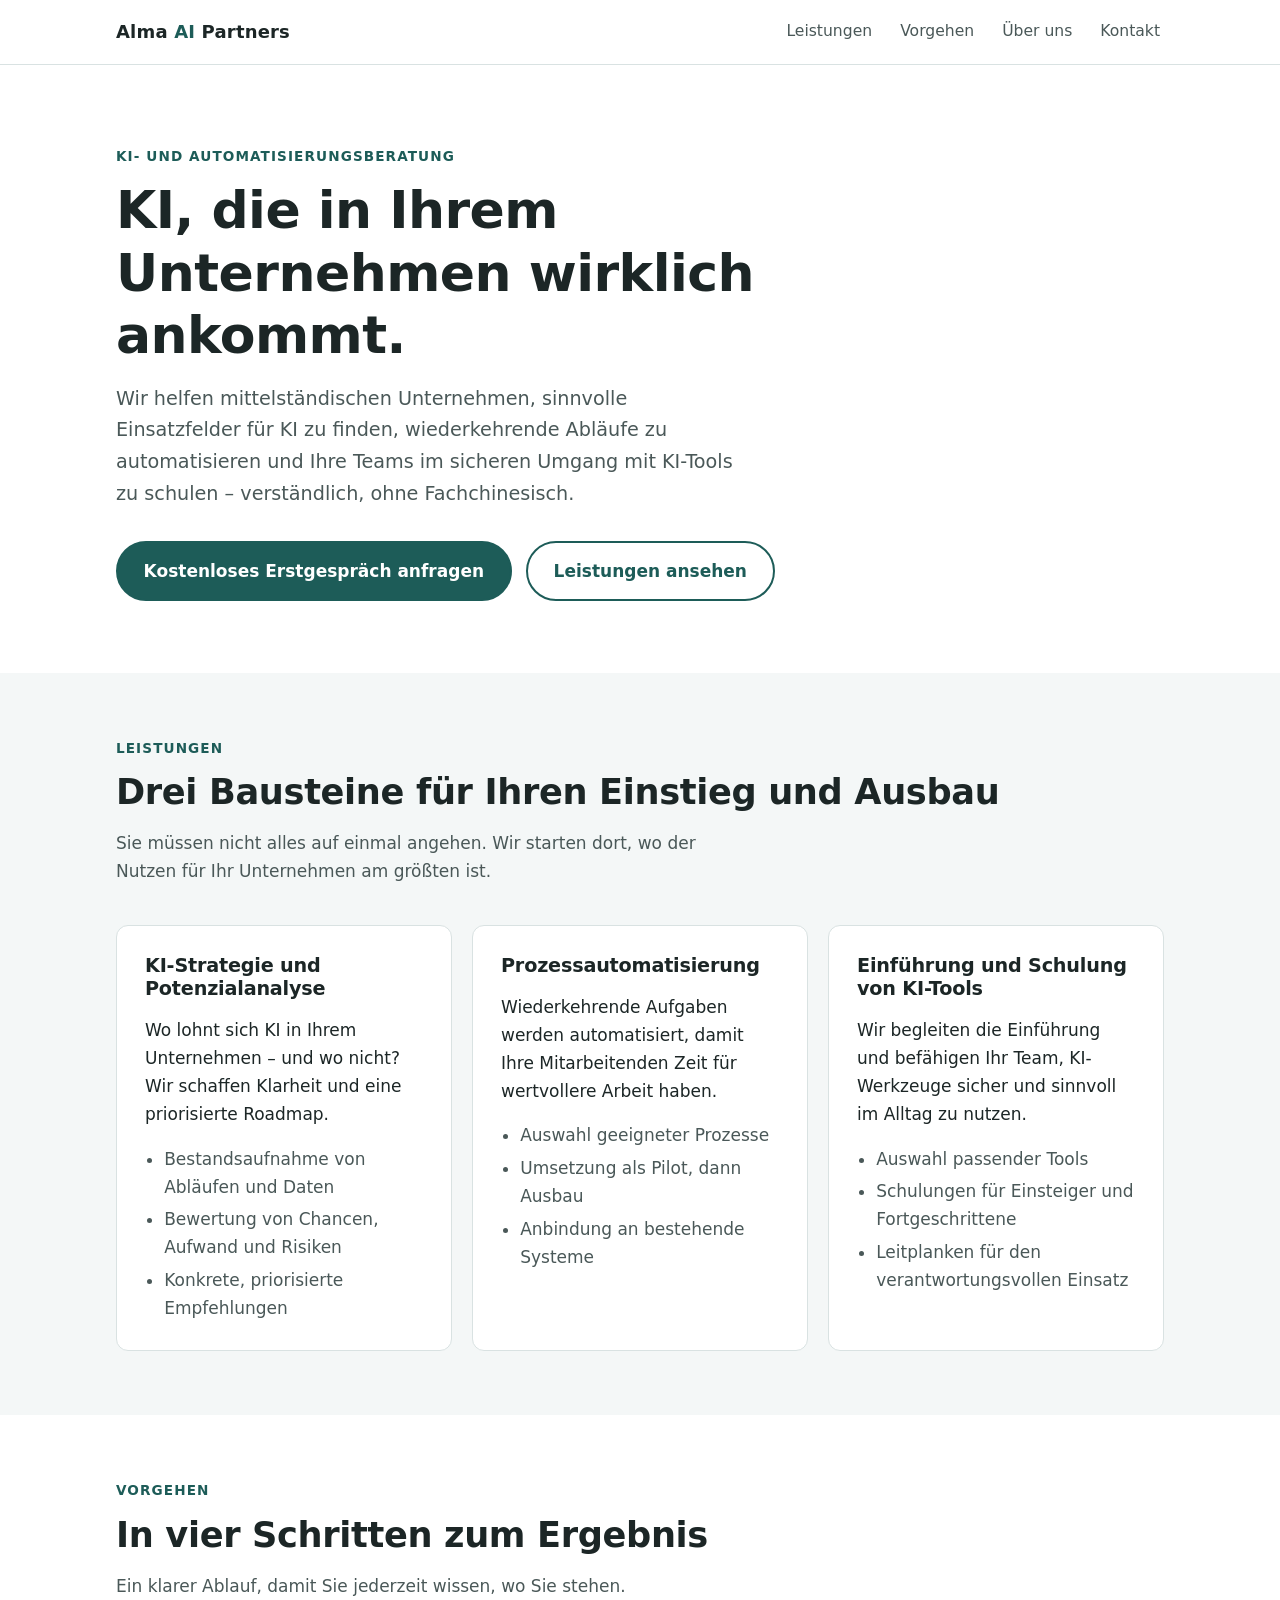
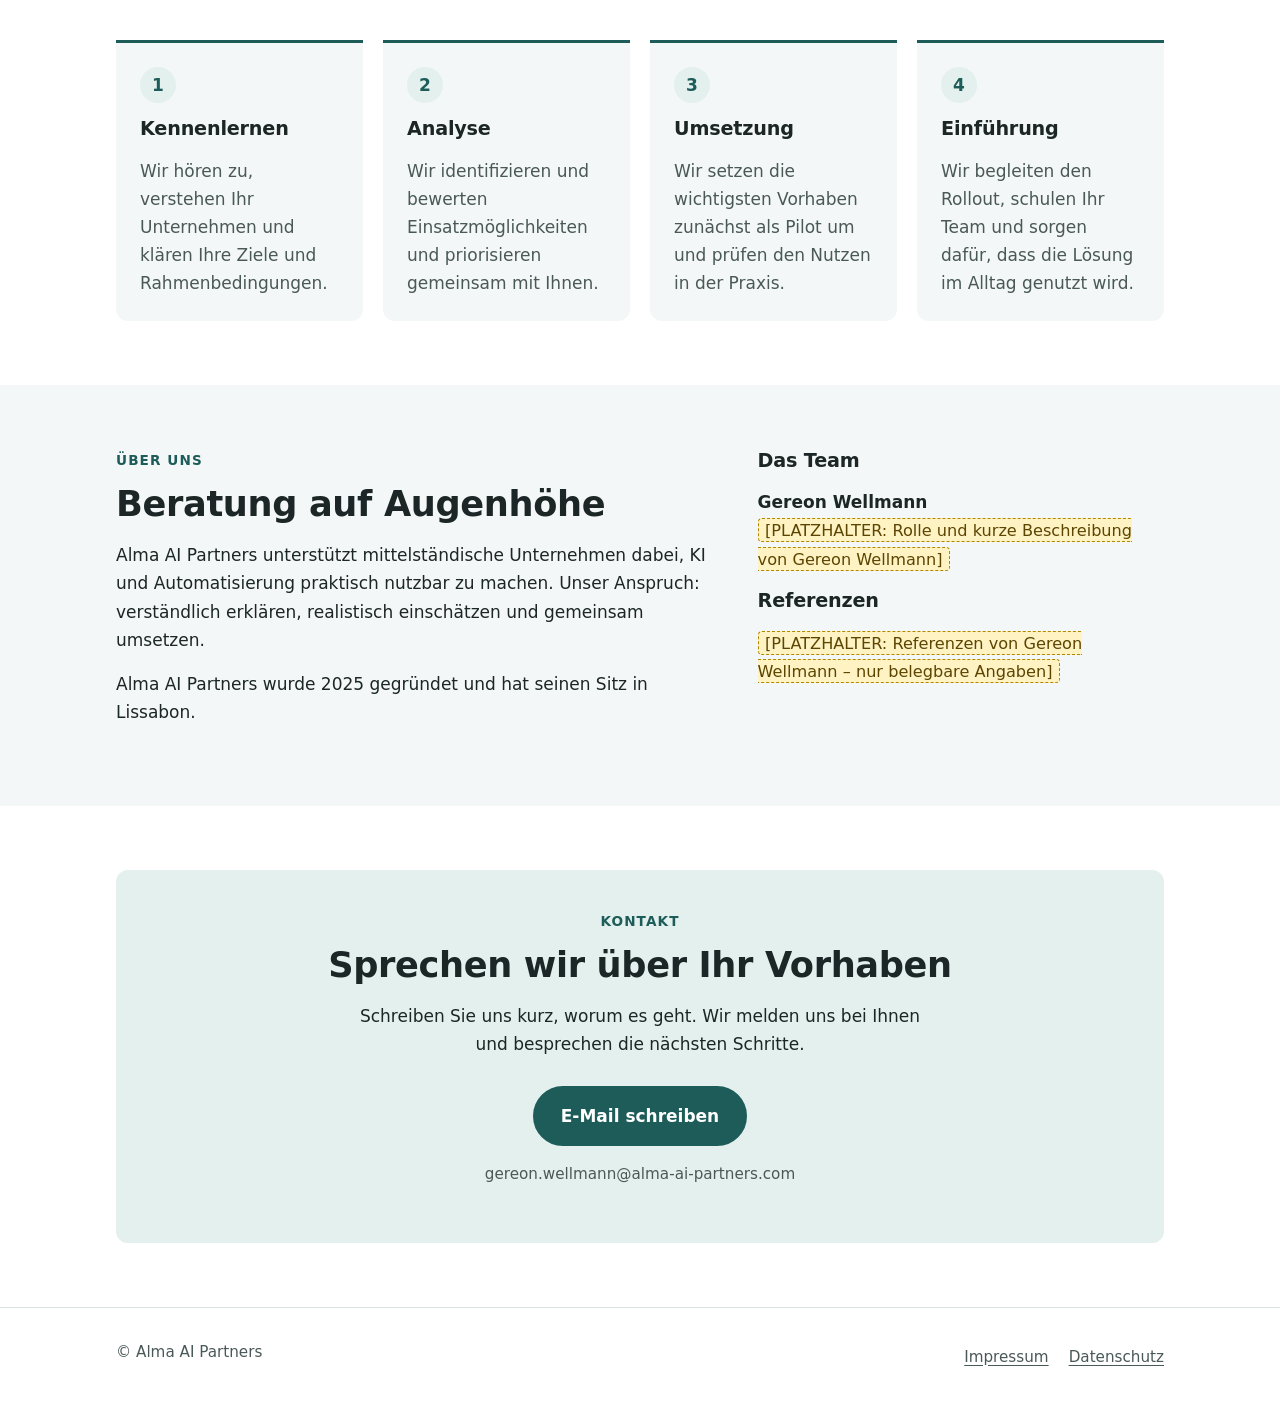
==== index.html @ bee49c90 "Initial site for alma-ai-partners.com with real contact data Co-Authored-By: Claude Sonnet 5.5 <nore" ====
<!DOCTYPE html>
<html lang="de">
<head>
  <meta charset="utf-8">
  <meta name="viewport" content="width=device-width, initial-scale=1">
  <title>Alma AI Partners – KI- und Automatisierungsberatung für den Mittelstand</title>
  <meta name="description" content="Alma AI Partners berät mittelständische Unternehmen bei KI-Strategie, Prozessautomatisierung sowie Einführung und Schulung von KI-Tools. Verständlich, praxisnah, Schritt für Schritt.">
  <link rel="canonical" href="https://alma-ai-partners.com/">
  <meta name="color-scheme" content="light dark">

  <meta property="og:type" content="website">
  <meta property="og:site_name" content="Alma AI Partners">
  <meta property="og:locale" content="de_DE">
  <meta property="og:title" content="Alma AI Partners – KI- und Automatisierungsberatung für den Mittelstand">
  <meta property="og:description" content="KI-Strategie, Prozessautomatisierung sowie Einführung und Schulung von KI-Tools – verständlich und praxisnah.">
  <meta property="og:url" content="https://alma-ai-partners.com/">
  <!-- [PLATZHALTER: og:image ergänzen, sobald ein Vorschaubild (z. B. 1200x630 px) vorliegt] -->

  <link rel="stylesheet" href="style.css">
  <script src="script.js" defer></script>
</head>
<body>
  <a class="skip-link" href="#inhalt">Zum Inhalt springen</a>

  <header class="site-header">
    <div class="container header-inner">
      <a class="brand" href="index.html">Alma <span>AI</span> Partners</a>
      <button class="nav-toggle" type="button" aria-expanded="false" aria-controls="site-nav">Menü</button>
      <nav class="site-nav" id="site-nav" aria-label="Hauptnavigation">
        <ul class="nav-list">
          <li><a href="#leistungen">Leistungen</a></li>
          <li><a href="#vorgehen">Vorgehen</a></li>
          <li><a href="#ueber-uns">Über uns</a></li>
          <li><a href="#kontakt">Kontakt</a></li>
        </ul>
      </nav>
    </div>
  </header>

  <main id="inhalt">

    <section class="hero" aria-labelledby="hero-titel">
      <div class="container">
        <p class="eyebrow">KI- und Automatisierungsberatung</p>
        <h1 id="hero-titel">KI, die in Ihrem Unternehmen wirklich ankommt.</h1>
        <p class="lead">Wir helfen mittelständischen Unternehmen, sinnvolle Einsatzfelder für KI zu finden, wiederkehrende Abläufe zu automatisieren und Ihre Teams im sicheren Umgang mit KI-Tools zu schulen – verständlich, ohne Fachchinesisch.</p>
        <div class="hero-actions">
          <a class="btn" href="mailto:gereon.wellmann@alma-ai-partners.com?subject=Anfrage%20Erstgespr%C3%A4ch">Kostenloses Erstgespräch anfragen</a>
          <a class="btn btn-secondary" href="#leistungen">Leistungen ansehen</a>
        </div>
      </div>
    </section>

    <section id="leistungen" class="section-soft" aria-labelledby="leistungen-titel">
      <div class="container">
        <p class="eyebrow">Leistungen</p>
        <h2 id="leistungen-titel">Drei Bausteine für Ihren Einstieg und Ausbau</h2>
        <p class="section-intro">Sie müssen nicht alles auf einmal angehen. Wir starten dort, wo der Nutzen für Ihr Unternehmen am größten ist.</p>

        <div class="grid grid-3">
          <article class="card">
            <h3>KI-Strategie und Potenzialanalyse</h3>
            <p>Wo lohnt sich KI in Ihrem Unternehmen – und wo nicht? Wir schaffen Klarheit und eine priorisierte Roadmap.</p>
            <ul>
              <li>Bestandsaufnahme von Abläufen und Daten</li>
              <li>Bewertung von Chancen, Aufwand und Risiken</li>
              <li>Konkrete, priorisierte Empfehlungen</li>
            </ul>
          </article>

          <article class="card">
            <h3>Prozessautomatisierung</h3>
            <p>Wiederkehrende Aufgaben werden automatisiert, damit Ihre Mitarbeitenden Zeit für wertvollere Arbeit haben.</p>
            <ul>
              <li>Auswahl geeigneter Prozesse</li>
              <li>Umsetzung als Pilot, dann Ausbau</li>
              <li>Anbindung an bestehende Systeme</li>
            </ul>
          </article>

          <article class="card">
            <h3>Einführung und Schulung von KI-Tools</h3>
            <p>Wir begleiten die Einführung und befähigen Ihr Team, KI-Werkzeuge sicher und sinnvoll im Alltag zu nutzen.</p>
            <ul>
              <li>Auswahl passender Tools</li>
              <li>Schulungen für Einsteiger und Fortgeschrittene</li>
              <li>Leitplanken für den verantwortungsvollen Einsatz</li>
            </ul>
          </article>
        </div>
      </div>
    </section>

    <section id="vorgehen" aria-labelledby="vorgehen-titel">
      <div class="container">
        <p class="eyebrow">Vorgehen</p>
        <h2 id="vorgehen-titel">In vier Schritten zum Ergebnis</h2>
        <p class="section-intro">Ein klarer Ablauf, damit Sie jederzeit wissen, wo Sie stehen.</p>

        <ol class="steps">
          <li>
            <h3>Kennenlernen</h3>
            <p>Wir hören zu, verstehen Ihr Unternehmen und klären Ihre Ziele und Rahmenbedingungen.</p>
          </li>
          <li>
            <h3>Analyse</h3>
            <p>Wir identifizieren und bewerten Einsatzmöglichkeiten und priorisieren gemeinsam mit Ihnen.</p>
          </li>
          <li>
            <h3>Umsetzung</h3>
            <p>Wir setzen die wichtigsten Vorhaben zunächst als Pilot um und prüfen den Nutzen in der Praxis.</p>
          </li>
          <li>
            <h3>Einführung</h3>
            <p>Wir begleiten den Rollout, schulen Ihr Team und sorgen dafür, dass die Lösung im Alltag genutzt wird.</p>
          </li>
        </ol>
      </div>
    </section>

    <section id="ueber-uns" class="section-soft" aria-labelledby="ueber-titel">
      <div class="container about">
        <div>
          <p class="eyebrow">Über uns</p>
          <h2 id="ueber-titel">Beratung auf Augenhöhe</h2>
          <p>Alma AI Partners unterstützt mittelständische Unternehmen dabei, KI und Automatisierung praktisch nutzbar zu machen. Unser Anspruch: verständlich erklären, realistisch einschätzen und gemeinsam umsetzen.</p>
          <p>Alma AI Partners wurde 2025 gegründet und hat seinen Sitz in Lissabon.</p>
        </div>
        <div>
          <h3>Das Team</h3>
          <p><strong>Gereon Wellmann</strong><br><span class="placeholder">[PLATZHALTER: Rolle und kurze Beschreibung von Gereon Wellmann]</span></p>
          <h3>Referenzen</h3>
          <p><span class="placeholder">[PLATZHALTER: Referenzen von Gereon Wellmann – nur belegbare Angaben]</span></p>
        </div>
      </div>
    </section>

    <section id="kontakt" aria-labelledby="kontakt-titel">
      <div class="container">
        <div class="contact-box">
          <p class="eyebrow">Kontakt</p>
          <h2 id="kontakt-titel">Sprechen wir über Ihr Vorhaben</h2>
          <p>Schreiben Sie uns kurz, worum es geht. Wir melden uns bei Ihnen und besprechen die nächsten Schritte.</p>
          <a class="btn" href="mailto:gereon.wellmann@alma-ai-partners.com?subject=Anfrage%20Erstgespr%C3%A4ch">E-Mail schreiben</a>
          <p class="contact-mail">gereon.wellmann@alma-ai-partners.com</p>
        </div>
      </div>
    </section>

  </main>

  <footer class="site-footer">
    <div class="container footer-inner">
      <p>&copy; Alma AI Partners</p>
      <nav aria-label="Rechtliches">
        <ul class="footer-nav">
          <li><a href="impressum.html">Impressum</a></li>
          <li><a href="datenschutz.html">Datenschutz</a></li>
        </ul>
      </nav>
    </div>
  </footer>
</body>
</html>
---- style.css ----
/* Alma AI Partners – Styles
   Keine externen Ressourcen, nur Systemschriften. */

:root {
  --bg: #ffffff;
  --bg-soft: #f4f7f7;
  --text: #1c2626;
  --text-muted: #4a5858;
  --border: #d9e2e2;
  --accent: #1d5c58;        /* Kontrast auf Weiß ca. 7:1 */
  --accent-hover: #164642;
  --on-accent: #ffffff;
  --accent-soft: #e3f0ee;
  --focus: #0b57d0;
  --radius: 12px;
  --maxw: 68rem;
  --font: system-ui, -apple-system, "Segoe UI", Roboto, "Helvetica Neue", Arial, sans-serif;
  color-scheme: light;
}

@media (prefers-color-scheme: dark) {
  :root {
    --bg: #0f1516;
    --bg-soft: #151d1e;
    --text: #e8eeee;
    --text-muted: #aab8b8;
    --border: #2a3636;
    --accent: #7cc9c2;      /* Kontrast auf --bg ca. 9:1 */
    --accent-hover: #9adbd5;
    --on-accent: #0b1213;
    --accent-soft: #1a2b2b;
    --focus: #8ab4f8;
    color-scheme: dark;
  }
}

*, *::before, *::after { box-sizing: border-box; }

html { scroll-behavior: smooth; scroll-padding-top: 5rem; }

body {
  margin: 0;
  font-family: var(--font);
  font-size: 1.0625rem;
  line-height: 1.65;
  color: var(--text);
  background: var(--bg);
  -webkit-text-size-adjust: 100%;
}

img, svg { max-width: 100%; }

a { color: var(--accent); text-underline-offset: 0.18em; }
a:hover { color: var(--accent-hover); }

:focus-visible {
  outline: 3px solid var(--focus);
  outline-offset: 3px;
  border-radius: 4px;
}

.skip-link {
  position: absolute;
  left: 1rem;
  top: -4rem;
  z-index: 100;
  padding: 0.6rem 1rem;
  background: var(--accent);
  color: var(--on-accent);
  border-radius: 8px;
  text-decoration: none;
}
.skip-link:focus { top: 1rem; color: var(--on-accent); }

.container {
  width: 100%;
  max-width: var(--maxw);
  margin-inline: auto;
  padding-inline: 1.25rem;
}

/* ---------- Header / Navigation ---------- */

.site-header {
  position: sticky;
  top: 0;
  z-index: 50;
  background: var(--bg);
  border-bottom: 1px solid var(--border);
}

.header-inner {
  display: flex;
  flex-wrap: wrap;
  align-items: center;
  justify-content: space-between;
  gap: 0.5rem 1.5rem;
  min-height: 4rem;
  padding-block: 0.5rem;
}

.brand {
  font-weight: 700;
  font-size: 1.125rem;
  letter-spacing: 0.01em;
  color: var(--text);
  text-decoration: none;
}
.brand:hover { color: var(--text); }
.brand span { color: var(--accent); }

.nav-list {
  display: flex;
  flex-wrap: wrap;
  gap: 0.25rem 1.25rem;
  margin: 0;
  padding: 0;
  list-style: none;
}
.nav-list a {
  display: inline-block;
  padding: 0.4rem 0.25rem;
  color: var(--text-muted);
  text-decoration: none;
  font-size: 0.975rem;
}
.nav-list a:hover,
.nav-list a[aria-current="page"] { color: var(--text); text-decoration: underline; }

.nav-toggle {
  display: none;
  font: inherit;
  color: var(--text);
  background: transparent;
  border: 1px solid var(--border);
  border-radius: 8px;
  padding: 0.45rem 0.9rem;
  min-height: 2.75rem;
  cursor: pointer;
}

/* Mit JS: Menü auf kleinen Bildschirmen einklappbar */
.js .nav-toggle { display: inline-block; }
.js .site-nav { display: none; width: 100%; }
.js .site-nav.is-open { display: block; }
.js .nav-list { flex-direction: column; padding-bottom: 0.75rem; }
.js .nav-list a { padding: 0.65rem 0.25rem; width: 100%; }

@media (min-width: 48rem) {
  .js .nav-toggle { display: none; }
  .js .site-nav { display: block; width: auto; }
  .js .nav-list { flex-direction: row; padding-bottom: 0; }
  .js .nav-list a { padding: 0.4rem 0.25rem; width: auto; }
}

/* ---------- Buttons ---------- */

.btn {
  display: inline-block;
  padding: 0.85rem 1.6rem;
  min-height: 2.75rem;
  font: inherit;
  font-weight: 600;
  text-decoration: none;
  text-align: center;
  color: var(--on-accent);
  background: var(--accent);
  border: 2px solid var(--accent);
  border-radius: 999px;
  transition: background-color 0.15s ease, border-color 0.15s ease;
}
.btn:hover { background: var(--accent-hover); border-color: var(--accent-hover); color: var(--on-accent); }

.btn-secondary {
  color: var(--accent);
  background: transparent;
}
.btn-secondary:hover { color: var(--on-accent); }

/* ---------- Sektionen ---------- */

section { padding-block: 4rem; }
.section-soft { background: var(--bg-soft); }

.eyebrow {
  margin: 0 0 0.75rem;
  font-size: 0.85rem;
  font-weight: 700;
  letter-spacing: 0.08em;
  text-transform: uppercase;
  color: var(--accent);
}

h1, h2, h3 { line-height: 1.2; margin: 0 0 1rem; letter-spacing: -0.01em; }
h1 { font-size: clamp(2rem, 5.5vw, 3.25rem); }
h2 { font-size: clamp(1.6rem, 3.5vw, 2.2rem); }
h3 { font-size: 1.2rem; }

p { margin: 0 0 1rem; }
.lead { font-size: 1.2rem; color: var(--text-muted); max-width: 40rem; }
.section-intro { max-width: 40rem; color: var(--text-muted); margin-bottom: 2.5rem; }

/* Hero */
.hero { padding-block: 5rem 4.5rem; }
.hero h1 { max-width: 18ch; }
.hero-actions { display: flex; flex-wrap: wrap; gap: 0.9rem; margin-top: 2rem; }

/* Karten */
.grid {
  display: grid;
  gap: 1.25rem;
  grid-template-columns: 1fr;
}
@media (min-width: 40rem) { .grid-3 { grid-template-columns: repeat(2, 1fr); } }
@media (min-width: 62rem) { .grid-3 { grid-template-columns: repeat(3, 1fr); } }

.card {
  padding: 1.75rem;
  background: var(--bg);
  border: 1px solid var(--border);
  border-radius: var(--radius);
}
.section-soft .card { background: var(--bg); }
.card p:last-child { margin-bottom: 0; }
.card ul { margin: 0.75rem 0 0; padding-left: 1.2rem; color: var(--text-muted); }
.card li + li { margin-top: 0.3rem; }

/* Vorgehen */
.steps {
  display: grid;
  gap: 1.25rem;
  margin: 0;
  padding: 0;
  list-style: none;
  counter-reset: step;
  grid-template-columns: 1fr;
}
@media (min-width: 40rem) { .steps { grid-template-columns: repeat(2, 1fr); } }
@media (min-width: 62rem) { .steps { grid-template-columns: repeat(4, 1fr); } }

.steps li {
  counter-increment: step;
  padding: 1.5rem;
  border-top: 3px solid var(--accent);
  background: var(--bg-soft);
  border-radius: 0 0 var(--radius) var(--radius);
}
.steps li::before {
  content: counter(step);
  display: inline-grid;
  place-items: center;
  width: 2.25rem;
  height: 2.25rem;
  margin-bottom: 0.9rem;
  font-weight: 700;
  color: var(--accent);
  background: var(--accent-soft);
  border-radius: 50%;
}
.steps p { color: var(--text-muted); margin-bottom: 0; }

/* Über uns */
.about { display: grid; gap: 2rem; grid-template-columns: 1fr; }
@media (min-width: 48rem) { .about { grid-template-columns: 3fr 2fr; } }

/* Platzhalter sichtbar machen */
.placeholder {
  padding: 0.1em 0.4em;
  background: #fff3c4;
  color: #5c4500;
  border: 1px dashed #b38600;
  border-radius: 4px;
  font-size: 0.95em;
}
@media (prefers-color-scheme: dark) {
  .placeholder { background: #3a3000; color: #ffe58a; border-color: #8a6d00; }
}

/* Kontakt */
.contact-box {
  padding: 2.5rem 1.75rem;
  text-align: center;
  background: var(--accent-soft);
  border-radius: var(--radius);
}
.contact-box p { max-width: 36rem; margin-inline: auto; }
.contact-box .btn { margin-top: 0.75rem; }
.contact-mail { margin-top: 1rem; font-size: 0.95rem; color: var(--text-muted); overflow-wrap: anywhere; }

/* Rechtsseiten */
.legal { padding-block: 3.5rem 4.5rem; max-width: 46rem; }
.legal h2 { margin-top: 2.25rem; font-size: 1.4rem; }
.notice {
  padding: 1rem 1.25rem;
  margin-bottom: 2rem;
  border-left: 4px solid #b38600;
  background: #fff8dc;
  color: #4a3a00;
  border-radius: 0 8px 8px 0;
}
@media (prefers-color-scheme: dark) {
  .notice { background: #2b2400; color: #ffe58a; border-left-color: #8a6d00; }
}

/* Footer */
.site-footer {
  padding-block: 2rem;
  border-top: 1px solid var(--border);
  font-size: 0.95rem;
  color: var(--text-muted);
}
.footer-inner { display: flex; flex-wrap: wrap; justify-content: space-between; gap: 0.75rem 2rem; }
.footer-nav { display: flex; flex-wrap: wrap; gap: 0.25rem 1.25rem; margin: 0; padding: 0; list-style: none; }
.footer-nav a { color: var(--text-muted); display: inline-block; padding: 0.3rem 0; }
.footer-nav a:hover { color: var(--text); }

@media (max-width: 30rem) {
  section { padding-block: 3rem; }
  .hero { padding-block: 3rem; }
  .hero-actions .btn { width: 100%; }
}

@media (prefers-reduced-motion: reduce) {
  html { scroll-behavior: auto; }
  * { transition: none !important; }
}
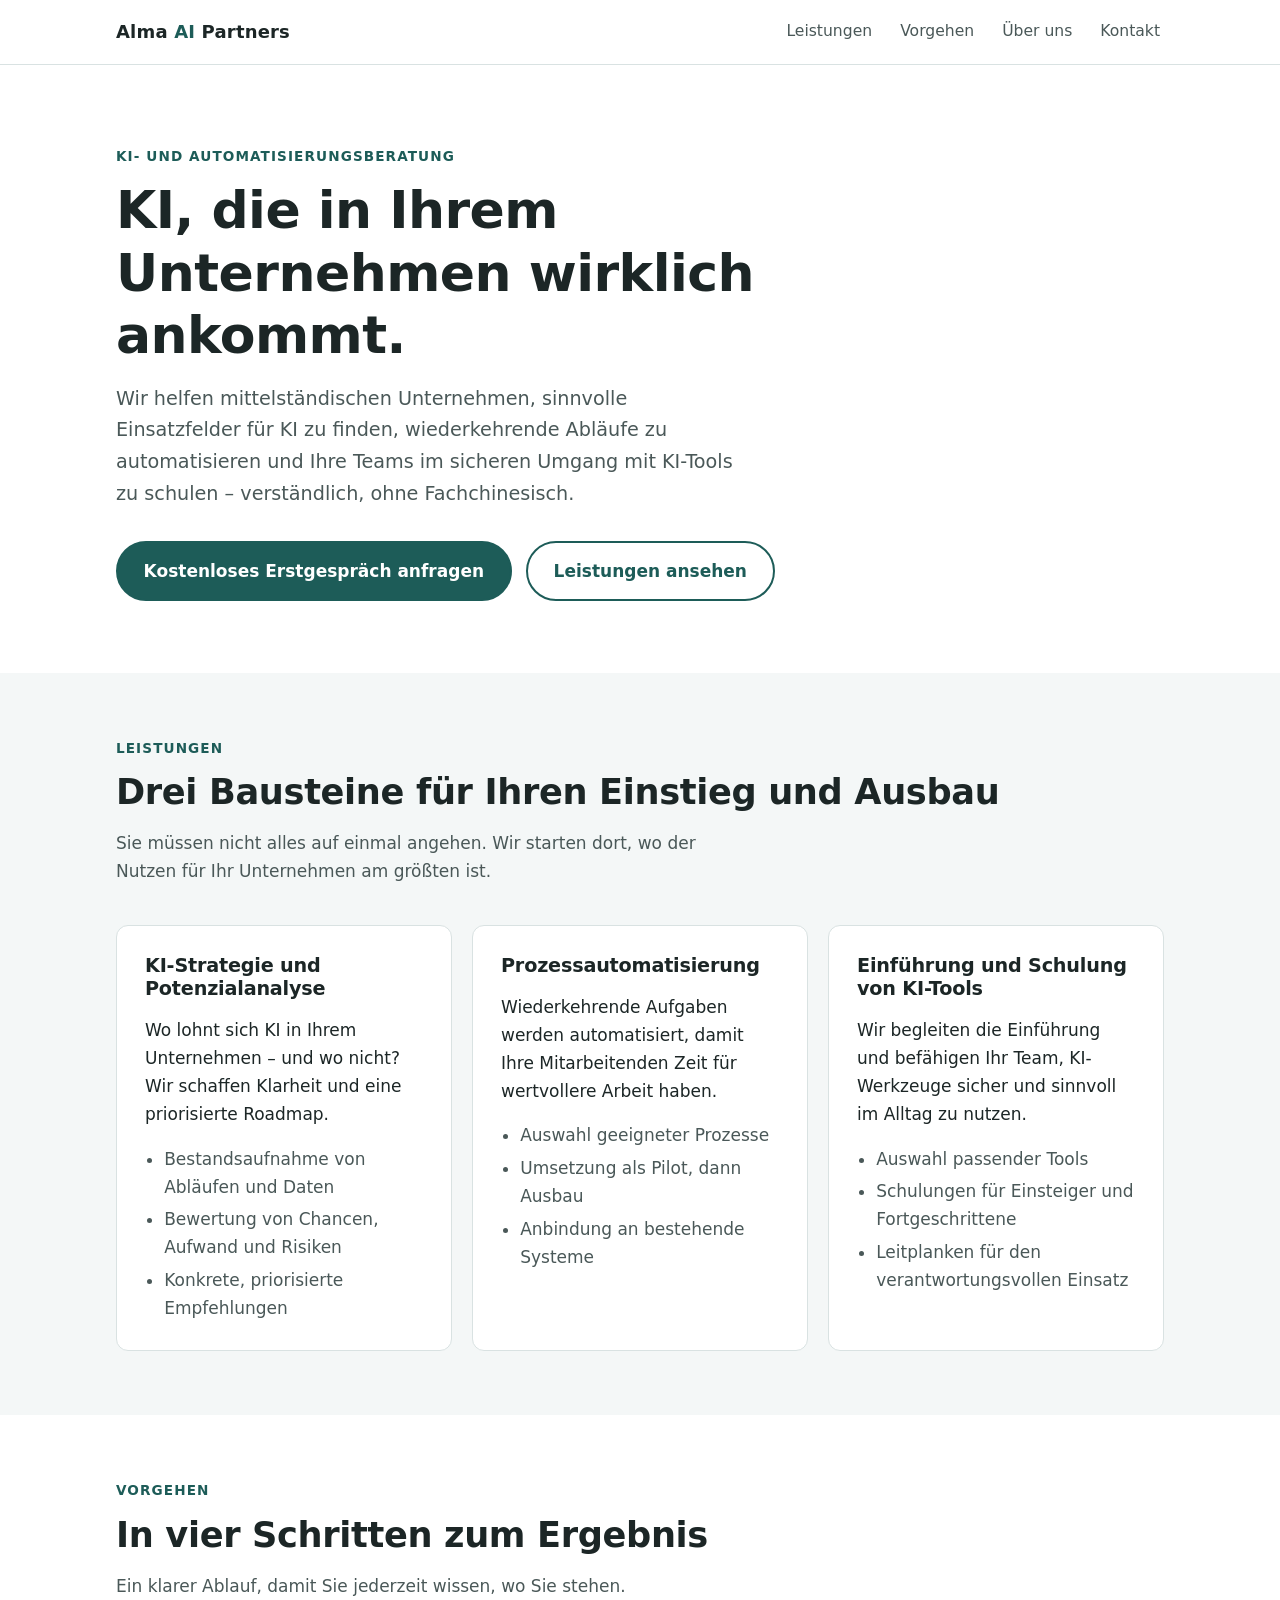
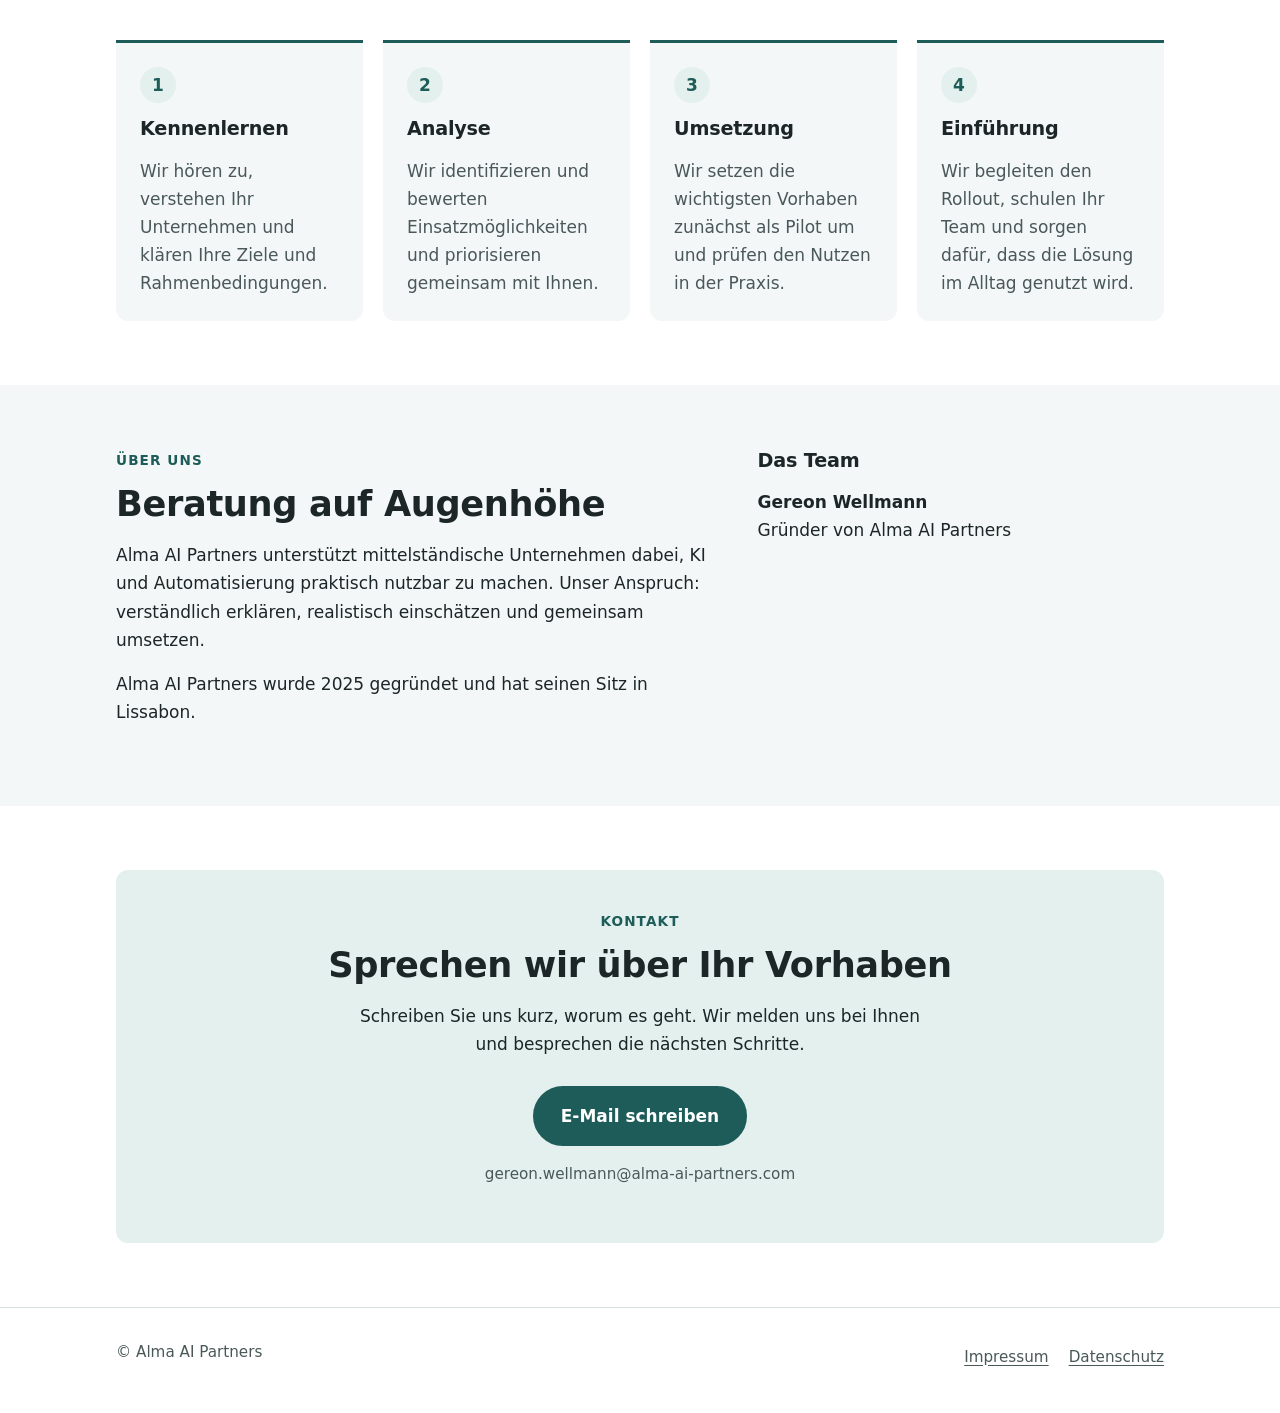
==== commit 8dc5e4e7: "Remove remaining placeholders, add factual privacy sections Co-Authored-By: Claude Sonnet 5.5 <norep" ====
--- a/index.html
+++ b/index.html
@@ -128,9 +128,7 @@
         </div>
         <div>
           <h3>Das Team</h3>
-          <p><strong>Gereon Wellmann</strong><br><span class="placeholder">[PLATZHALTER: Rolle und kurze Beschreibung von Gereon Wellmann]</span></p>
-          <h3>Referenzen</h3>
-          <p><span class="placeholder">[PLATZHALTER: Referenzen von Gereon Wellmann – nur belegbare Angaben]</span></p>
+          <p><strong>Gereon Wellmann</strong><br>Gründer von Alma AI Partners</p>
         </div>
       </div>
     </section>
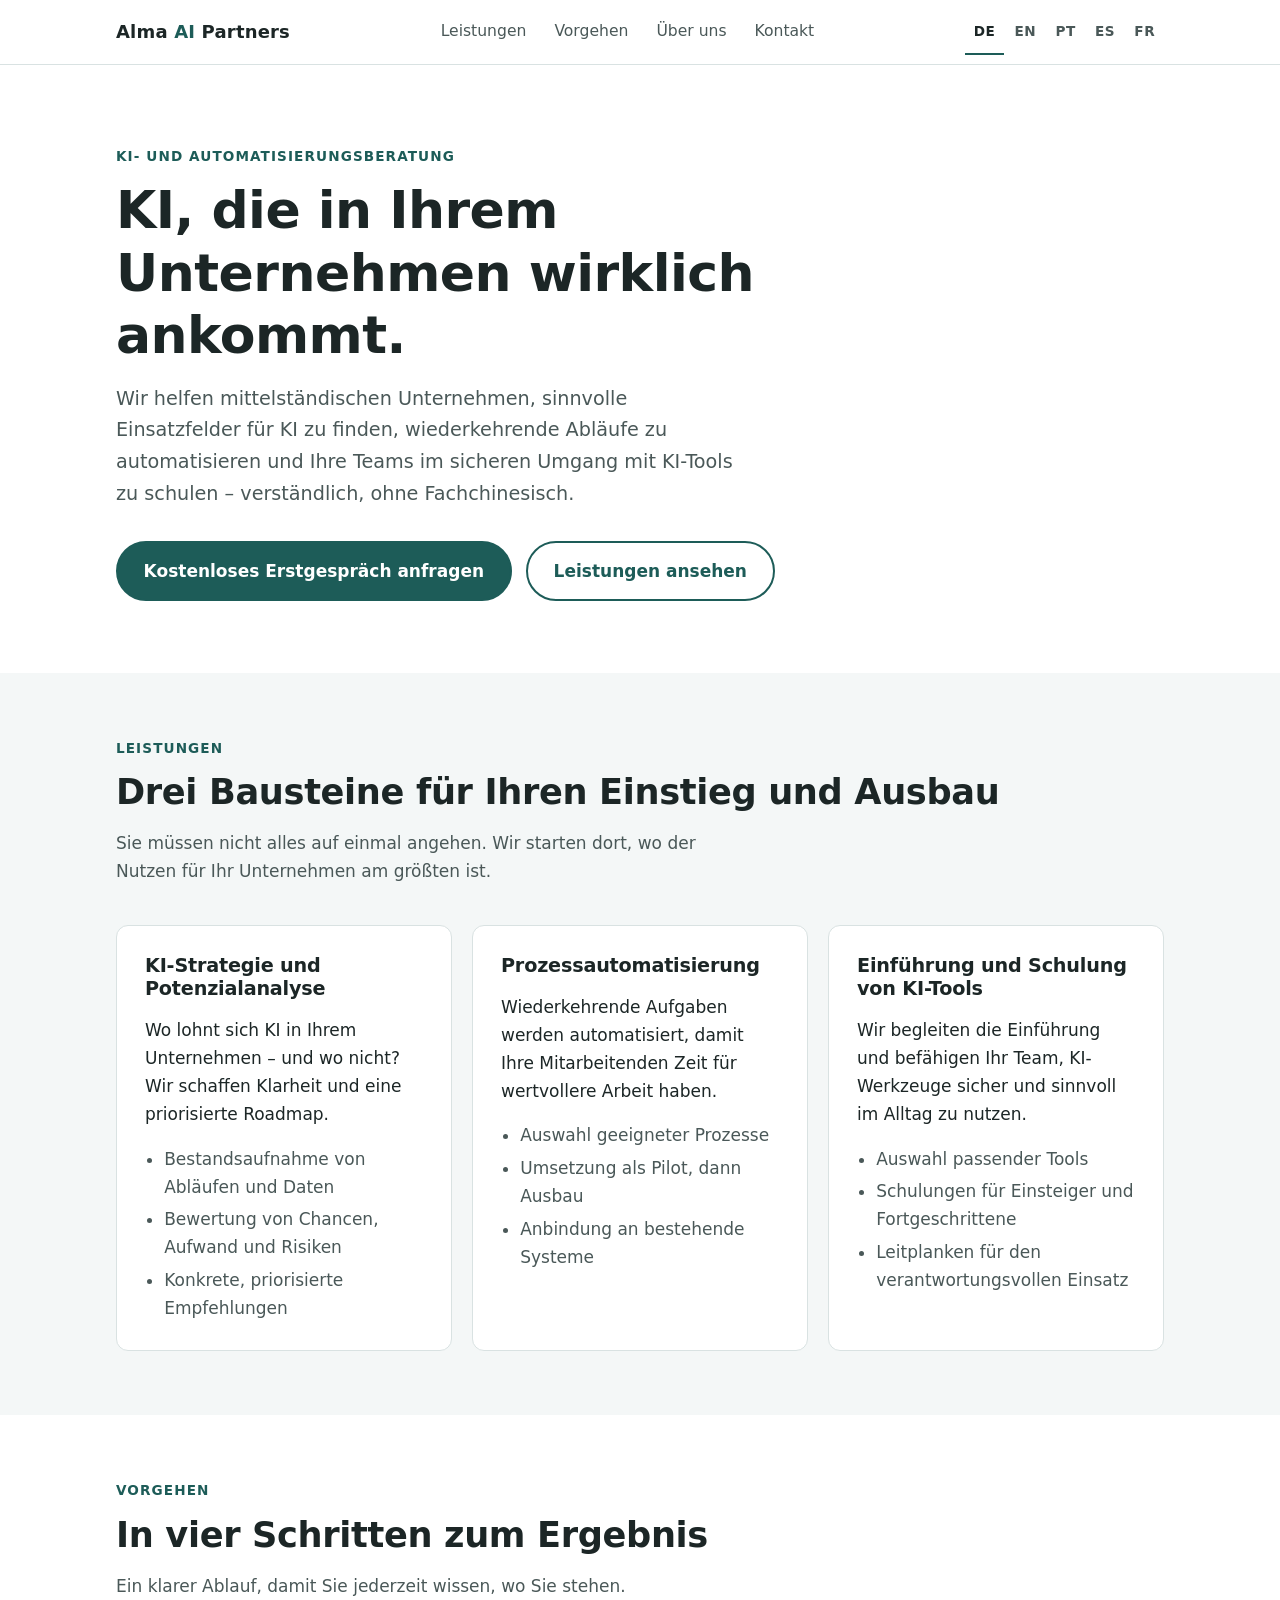
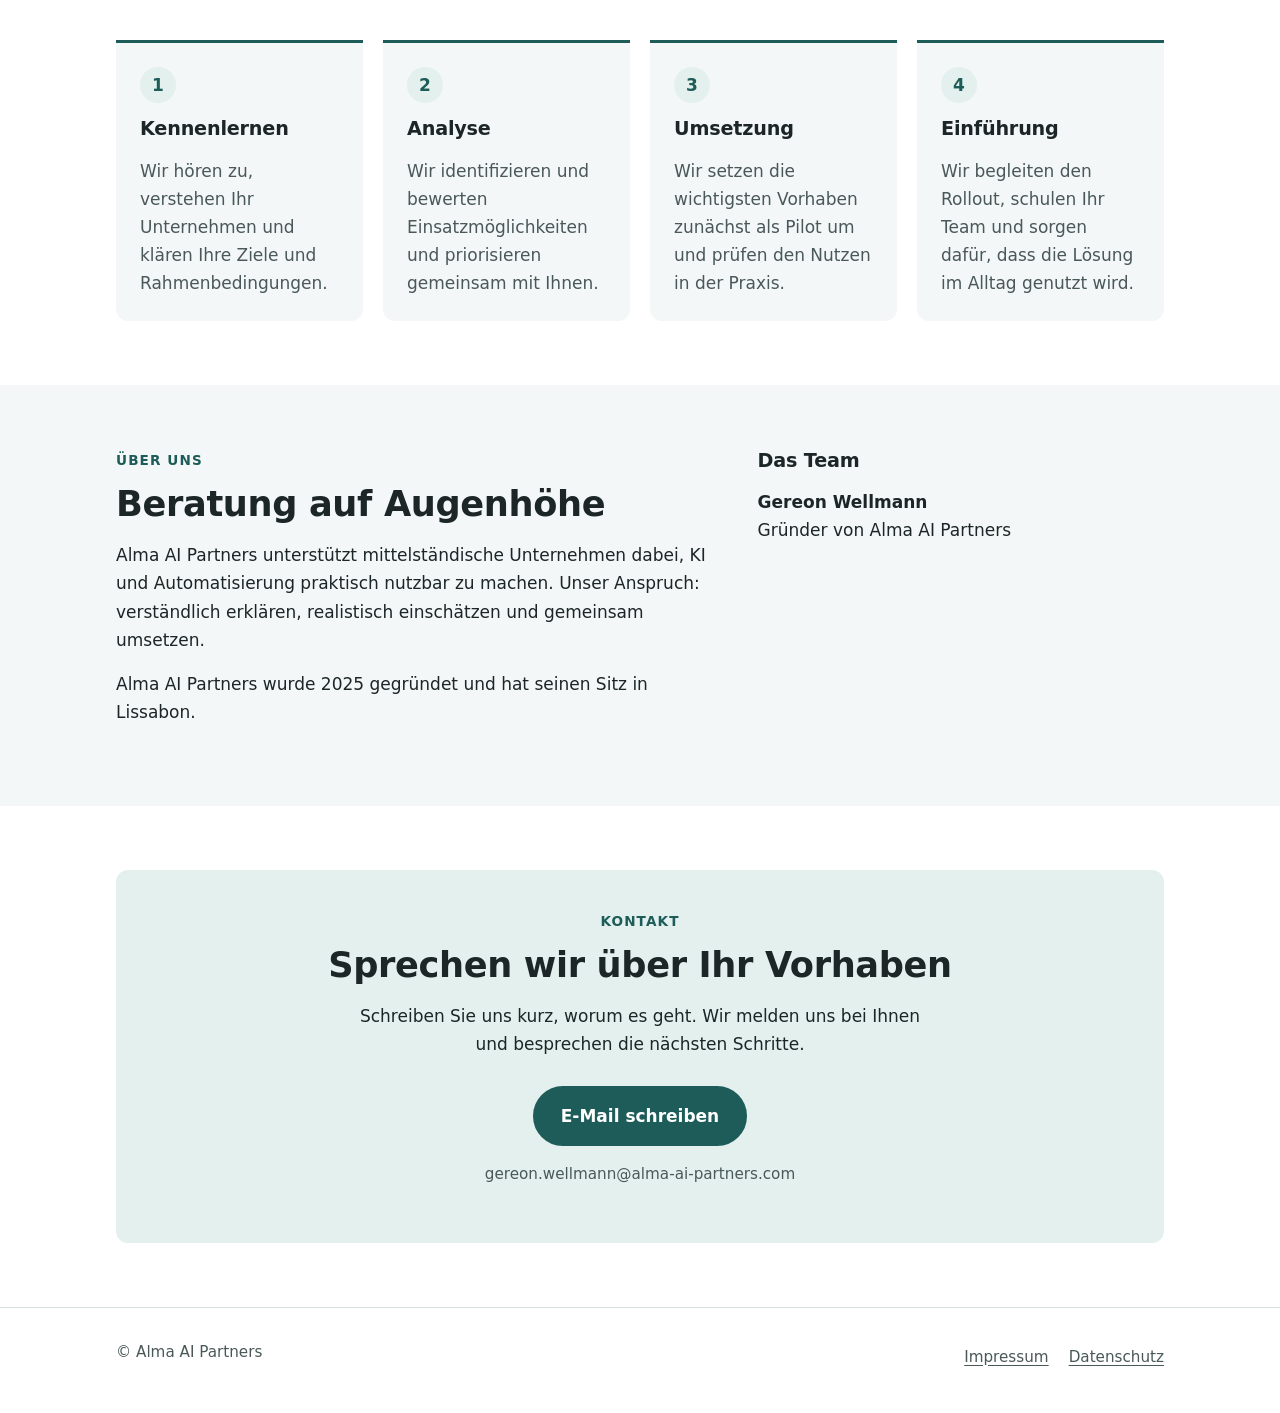
==== commit 484122ec: "Add EN, PT, ES, FR home pages with language switcher and hreflang Co-Authored-By: Claude Sonnet 5.5 " ====
--- a/index.html
+++ b/index.html
@@ -6,6 +6,12 @@
   <title>Alma AI Partners – KI- und Automatisierungsberatung für den Mittelstand</title>
   <meta name="description" content="Alma AI Partners berät mittelständische Unternehmen bei KI-Strategie, Prozessautomatisierung sowie Einführung und Schulung von KI-Tools. Verständlich, praxisnah, Schritt für Schritt.">
   <link rel="canonical" href="https://alma-ai-partners.com/">
+  <link rel="alternate" hreflang="de" href="https://alma-ai-partners.com/">
+  <link rel="alternate" hreflang="en" href="https://alma-ai-partners.com/en/">
+  <link rel="alternate" hreflang="pt" href="https://alma-ai-partners.com/pt/">
+  <link rel="alternate" hreflang="es" href="https://alma-ai-partners.com/es/">
+  <link rel="alternate" hreflang="fr" href="https://alma-ai-partners.com/fr/">
+  <link rel="alternate" hreflang="x-default" href="https://alma-ai-partners.com/">
   <meta name="color-scheme" content="light dark">
 
   <meta property="og:type" content="website">
@@ -32,6 +38,15 @@
           <li><a href="#vorgehen">Vorgehen</a></li>
           <li><a href="#ueber-uns">Über uns</a></li>
           <li><a href="#kontakt">Kontakt</a></li>
+        </ul>
+      </nav>
+      <nav class="lang-switch" aria-label="Sprache / Language">
+        <ul>
+          <li><a href="index.html" lang="de" hreflang="de" aria-current="true">DE</a></li>
+          <li><a href="en/index.html" lang="en" hreflang="en">EN</a></li>
+          <li><a href="pt/index.html" lang="pt" hreflang="pt">PT</a></li>
+          <li><a href="es/index.html" lang="es" hreflang="es">ES</a></li>
+          <li><a href="fr/index.html" lang="fr" hreflang="fr">FR</a></li>
         </ul>
       </nav>
     </div>
--- a/style.css
+++ b/style.css
@@ -153,6 +153,43 @@
   .js .nav-list a { padding: 0.4rem 0.25rem; width: auto; }
 }
 
+/* ---------- Sprachumschalter ---------- */
+
+.brand { order: 1; }
+.lang-switch { order: 2; }
+.nav-toggle { order: 3; }
+.site-nav { order: 4; }
+
+.lang-switch ul {
+  display: flex;
+  gap: 0.1rem;
+  margin: 0;
+  padding: 0;
+  list-style: none;
+}
+.lang-switch a {
+  display: inline-block;
+  padding: 0.65rem 0.55rem;
+  font-size: 0.85rem;
+  font-weight: 600;
+  letter-spacing: 0.04em;
+  color: var(--text-muted);
+  text-decoration: none;
+  border-bottom: 2px solid transparent;
+}
+.lang-switch a:hover { color: var(--text); }
+.lang-switch a[aria-current="true"] {
+  color: var(--text);
+  border-bottom-color: var(--accent);
+}
+
+@media (min-width: 48rem) {
+  .site-nav { order: 2; }
+  .lang-switch { order: 3; }
+}
+
+.footer-note { flex-basis: 100%; margin: 0; font-size: 0.9rem; }
+
 /* ---------- Buttons ---------- */
 
 .btn {
